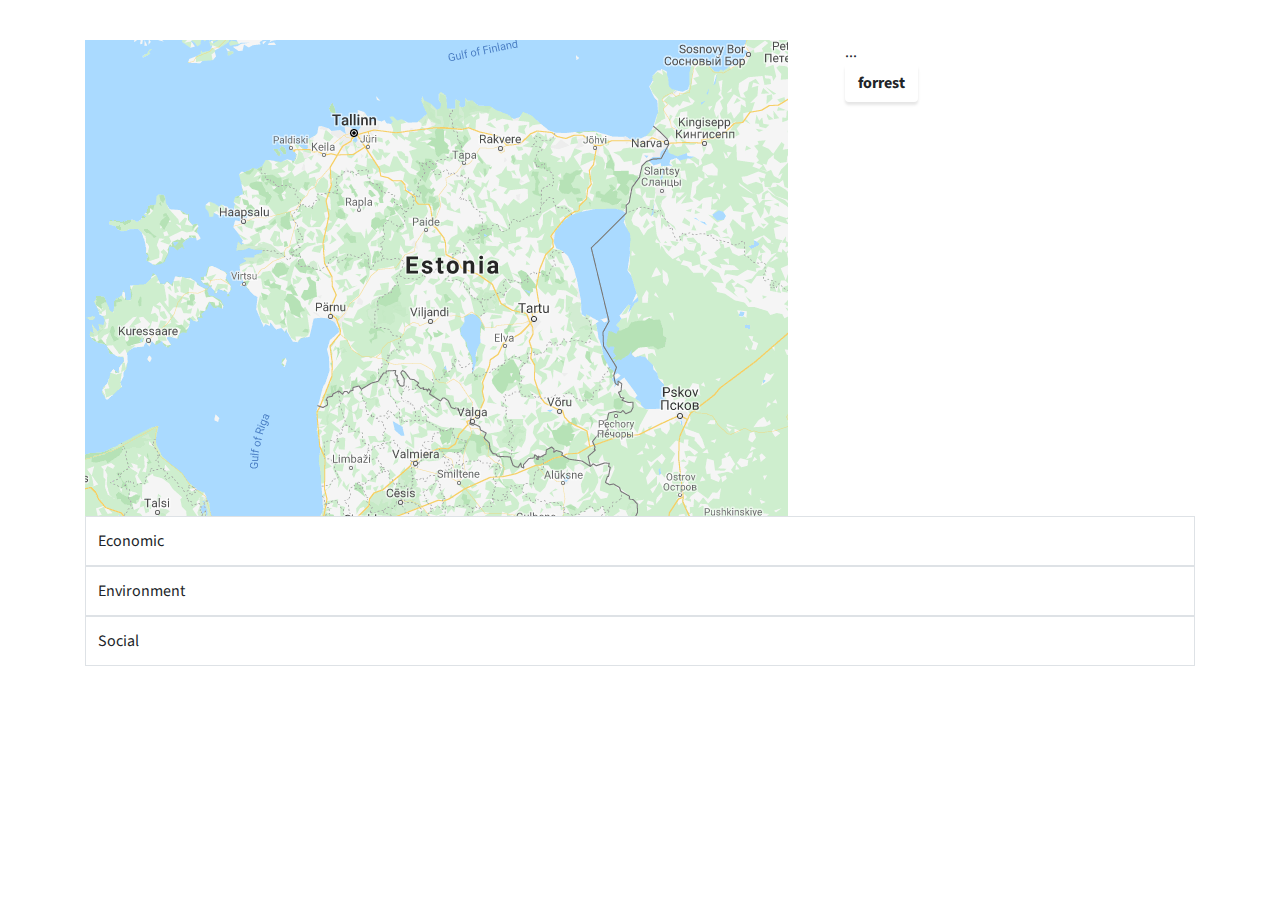
==== startbootstrap-stylish-portfolio-gh-pages/bottom.html @ 85b8e8fd "Merge branch 'master' of https://github.com/durandalsowner/startbootstrap-stylish-portfolio-gh-pages" ====
<!DOCTYPE html>
<html lang="en">

<head>

  <meta charset="utf-8">
  <meta name="viewport" content="width=device-width, initial-scale=1, shrink-to-fit=no">
  <meta name="description" content="">
  <meta name="author" content="">

  <title>Stylish Portfolio - Start Bootstrap Template</title>

  <!-- Bootstrap Core CSS -->
  <link href="vendor/bootstrap/css/bootstrap.min.css" rel="stylesheet">

  <!-- Custom Fonts -->
  <link href="vendor/fontawesome-free/css/all.min.css" rel="stylesheet" type="text/css">
  <link href="https://fonts.googleapis.com/css?family=Source+Sans+Pro:300,400,700,300italic,400italic,700italic" rel="stylesheet" type="text/css">
  <link href="vendor/simple-line-icons/css/simple-line-icons.css" rel="stylesheet">

  <!-- Custom CSS -->
  <link href="css/stylish-portfolio.min.css" rel="stylesheet">

</head>
<style>
.table td, .table th {
border-left: 1px solid #dee2e6;
border-right: 1px solid #dee2e6;

}

.custom_card {
    padding: 10px
}
</style>

<body id="page-top">
    <div style="padding: 20px;"></div>
    <div class="container">
        <div class="row">
            <div class="col-8">
                <img  alt="W3Schools" id="main-img" src="img/ee-map.PNG" class="img-fluid">
            </div>
            <div class="col-4">
                <div id='main-number'>...</div>
                <div class='btn' onclick="test_toggle()">forrest</div>
            </div>
    </div>
    </div>
    <div class="container">
        <table class="table table-hover">
            <tbody>
                <tr data-toggle="collapse" data-target="#accordion1" class="clickable">
                    <td>Economic</td>
                </tr>
                <tr>
                    <td style="padding: 0;">
                        <div id="accordion1" class="collapse custom_card" >Lorem ipsum dolor sit amet, consectetur adipiscing elit, sed do eiusmod tempor incididunt ut labore et dolore magna aliqua. Ut enim ad minim veniam, quis nostrud exercitation ullamco laboris nisi ut aliquip ex ea commodo consequat. Duis aute irure dolor in reprehenderit in voluptate velit esse cillum dolore eu fugiat nulla pariatur. Excepteur sint occaecat cupidatat non proident, sunt in culpa qui officia deserunt mollit anim id est laborum.</div>
                    </td>
                </tr>
                <tr data-toggle="collapse" data-target="#accordion2" class="clickable">
                    <td>Environment</td>
                </tr>
                <tr>
                    <td style="padding: 0;">
                        <div id="accordion2" class="collapse custom_card" >Lorem ipsum dolor sit amet, consectetur adipiscing elit, sed do eiusmod tempor incididunt ut labore et dolore magna aliqua. Ut enim ad minim veniam, quis nostrud exercitation ullamco laboris nisi ut aliquip ex ea commodo consequat. Duis aute irure dolor in reprehenderit in voluptate velit esse cillum dolore eu fugiat nulla pariatur. Excepteur sint occaecat cupidatat non proident, sunt in culpa qui officia deserunt mollit anim id est laborum.</div>
                    </td>
                </tr>
                <tr data-toggle="collapse" data-target="#accordion3" class="clickable">
                    <td>Social</td>
                </tr>
                <tr>
                    <td style="padding: 0;">
                        <div id="accordion3" class="collapse custom_card" >Lorem ipsum dolor sit amet, consectetur adipiscing elit, sed do eiusmod tempor incididunt ut labore et dolore magna aliqua. Ut enim ad minim veniam, quis nostrud exercitation ullamco laboris nisi ut aliquip ex ea commodo consequat. Duis aute irure dolor in reprehenderit in voluptate velit esse cillum dolore eu fugiat nulla pariatur. Excepteur sint occaecat cupidatat non proident, sunt in culpa qui officia deserunt mollit anim id est laborum.</div>
                    </td>
                </tr>
                
            </tbody>
        </table>
    </div>

  <!-- Scroll to Top Button-->
  <a class="scroll-to-top rounded js-scroll-trigger" href="#page-top">
    <i class="fas fa-angle-up"></i>
  </a>

  <!-- Bootstrap core JavaScript -->
  <script src="vendor/jquery/jquery.min.js"></script>
  <script src="vendor/bootstrap/js/bootstrap.bundle.min.js"></script>

  <!-- Plugin JavaScript -->
  <script src="vendor/jquery-easing/jquery.easing.min.js"></script>

  <!-- Custom scripts for this template -->
  <script src="js/stylish-portfolio.min.js"></script>

  <script src="js/my.js"></script>


</body>

</html>
---- startbootstrap-stylish-portfolio-gh-pages/vendor/simple-line-icons/css/simple-line-icons.css ----
@font-face {
  font-family: 'simple-line-icons';
  src: url('../fonts/Simple-Line-Icons.eot?v=2.4.0');
  src: url('../fonts/Simple-Line-Icons.eot?v=2.4.0#iefix') format('embedded-opentype'), url('../fonts/Simple-Line-Icons.woff2?v=2.4.0') format('woff2'), url('../fonts/Simple-Line-Icons.ttf?v=2.4.0') format('truetype'), url('../fonts/Simple-Line-Icons.woff?v=2.4.0') format('woff'), url('../fonts/Simple-Line-Icons.svg?v=2.4.0#simple-line-icons') format('svg');
  font-weight: normal;
  font-style: normal;
}
/*
 Use the following CSS code if you want to have a class per icon.
 Instead of a list of all class selectors, you can use the generic [class*="icon-"] selector, but it's slower:
*/
.icon-user,
.icon-people,
.icon-user-female,
.icon-user-follow,
.icon-user-following,
.icon-user-unfollow,
.icon-login,
.icon-logout,
.icon-emotsmile,
.icon-phone,
.icon-call-end,
.icon-call-in,
.icon-call-out,
.icon-map,
.icon-location-pin,
.icon-direction,
.icon-directions,
.icon-compass,
.icon-layers,
.icon-menu,
.icon-list,
.icon-options-vertical,
.icon-options,
.icon-arrow-down,
.icon-arrow-left,
.icon-arrow-right,
.icon-arrow-up,
.icon-arrow-up-circle,
.icon-arrow-left-circle,
.icon-arrow-right-circle,
.icon-arrow-down-circle,
.icon-check,
.icon-clock,
.icon-plus,
.icon-minus,
.icon-close,
.icon-event,
.icon-exclamation,
.icon-organization,
.icon-trophy,
.icon-screen-smartphone,
.icon-screen-desktop,
.icon-plane,
.icon-notebook,
.icon-mustache,
.icon-mouse,
.icon-magnet,
.icon-energy,
.icon-disc,
.icon-cursor,
.icon-cursor-move,
.icon-crop,
.icon-chemistry,
.icon-speedometer,
.icon-shield,
.icon-screen-tablet,
.icon-magic-wand,
.icon-hourglass,
.icon-graduation,
.icon-ghost,
.icon-game-controller,
.icon-fire,
.icon-eyeglass,
.icon-envelope-open,
.icon-envelope-letter,
.icon-bell,
.icon-badge,
.icon-anchor,
.icon-wallet,
.icon-vector,
.icon-speech,
.icon-puzzle,
.icon-printer,
.icon-present,
.icon-playlist,
.icon-pin,
.icon-picture,
.icon-handbag,
.icon-globe-alt,
.icon-globe,
.icon-folder-alt,
.icon-folder,
.icon-film,
.icon-feed,
.icon-drop,
.icon-drawer,
.icon-docs,
.icon-doc,
.icon-diamond,
.icon-cup,
.icon-calculator,
.icon-bubbles,
.icon-briefcase,
.icon-book-open,
.icon-basket-loaded,
.icon-basket,
.icon-bag,
.icon-action-undo,
.icon-action-redo,
.icon-wrench,
.icon-umbrella,
.icon-trash,
.icon-tag,
.icon-support,
.icon-frame,
.icon-size-fullscreen,
.icon-size-actual,
.icon-shuffle,
.icon-share-alt,
.icon-share,
.icon-rocket,
.icon-question,
.icon-pie-chart,
.icon-pencil,
.icon-note,
.icon-loop,
.icon-home,
.icon-grid,
.icon-graph,
.icon-microphone,
.icon-music-tone-alt,
.icon-music-tone,
.icon-earphones-alt,
.icon-earphones,
.icon-equalizer,
.icon-like,
.icon-dislike,
.icon-control-start,
.icon-control-rewind,
.icon-control-play,
.icon-control-pause,
.icon-control-forward,
.icon-control-end,
.icon-volume-1,
.icon-volume-2,
.icon-volume-off,
.icon-calendar,
.icon-bulb,
.icon-chart,
.icon-ban,
.icon-bubble,
.icon-camrecorder,
.icon-camera,
.icon-cloud-download,
.icon-cloud-upload,
.icon-envelope,
.icon-eye,
.icon-flag,
.icon-heart,
.icon-info,
.icon-key,
.icon-link,
.icon-lock,
.icon-lock-open,
.icon-magnifier,
.icon-magnifier-add,
.icon-magnifier-remove,
.icon-paper-clip,
.icon-paper-plane,
.icon-power,
.icon-refresh,
.icon-reload,
.icon-settings,
.icon-star,
.icon-symbol-female,
.icon-symbol-male,
.icon-target,
.icon-credit-card,
.icon-paypal,
.icon-social-tumblr,
.icon-social-twitter,
.icon-social-facebook,
.icon-social-instagram,
.icon-social-linkedin,
.icon-social-pinterest,
.icon-social-github,
.icon-social-google,
.icon-social-reddit,
.icon-social-skype,
.icon-social-dribbble,
.icon-social-behance,
.icon-social-foursqare,
.icon-social-soundcloud,
.icon-social-spotify,
.icon-social-stumbleupon,
.icon-social-youtube,
.icon-social-dropbox,
.icon-social-vkontakte,
.icon-social-steam {
  font-family: 'simple-line-icons';
  speak: none;
  font-style: normal;
  font-weight: normal;
  font-variant: normal;
  text-transform: none;
  line-height: 1;
  /* Better Font Rendering =========== */
  -webkit-font-smoothing: antialiased;
  -moz-osx-font-smoothing: grayscale;
}
.icon-user:before {
  content: "\e005";
}
.icon-people:before {
  content: "\e001";
}
.icon-user-female:before {
  content: "\e000";
}
.icon-user-follow:before {
  content: "\e002";
}
.icon-user-following:before {
  content: "\e003";
}
.icon-user-unfollow:before {
  content: "\e004";
}
.icon-login:before {
  content: "\e066";
}
.icon-logout:before {
  content: "\e065";
}
.icon-emotsmile:before {
  content: "\e021";
}
.icon-phone:before {
  content: "\e600";
}
.icon-call-end:before {
  content: "\e048";
}
.icon-call-in:before {
  content: "\e047";
}
.icon-call-out:before {
  content: "\e046";
}
.icon-map:before {
  content: "\e033";
}
.icon-location-pin:before {
  content: "\e096";
}
.icon-direction:before {
  content: "\e042";
}
.icon-directions:before {
  content: "\e041";
}
.icon-compass:before {
  content: "\e045";
}
.icon-layers:before {
  content: "\e034";
}
.icon-menu:before {
  content: "\e601";
}
.icon-list:before {
  content: "\e067";
}
.icon-options-vertical:before {
  content: "\e602";
}
.icon-options:before {
  content: "\e603";
}
.icon-arrow-down:before {
  content: "\e604";
}
.icon-arrow-left:before {
  content: "\e605";
}
.icon-arrow-right:before {
  content: "\e606";
}
.icon-arrow-up:before {
  content: "\e607";
}
.icon-arrow-up-circle:before {
  content: "\e078";
}
.icon-arrow-left-circle:before {
  content: "\e07a";
}
.icon-arrow-right-circle:before {
  content: "\e079";
}
.icon-arrow-down-circle:before {
  content: "\e07b";
}
.icon-check:before {
  content: "\e080";
}
.icon-clock:before {
  content: "\e081";
}
.icon-plus:before {
  content: "\e095";
}
.icon-minus:before {
  content: "\e615";
}
.icon-close:before {
  content: "\e082";
}
.icon-event:before {
  content: "\e619";
}
.icon-exclamation:before {
  content: "\e617";
}
.icon-organization:before {
  content: "\e616";
}
.icon-trophy:before {
  content: "\e006";
}
.icon-screen-smartphone:before {
  content: "\e010";
}
.icon-screen-desktop:before {
  content: "\e011";
}
.icon-plane:before {
  content: "\e012";
}
.icon-notebook:before {
  content: "\e013";
}
.icon-mustache:before {
  content: "\e014";
}
.icon-mouse:before {
  content: "\e015";
}
.icon-magnet:before {
  content: "\e016";
}
.icon-energy:before {
  content: "\e020";
}
.icon-disc:before {
  content: "\e022";
}
.icon-cursor:before {
  content: "\e06e";
}
.icon-cursor-move:before {
  content: "\e023";
}
.icon-crop:before {
  content: "\e024";
}
.icon-chemistry:before {
  content: "\e026";
}
.icon-speedometer:before {
  content: "\e007";
}
.icon-shield:before {
  content: "\e00e";
}
.icon-screen-tablet:before {
  content: "\e00f";
}
.icon-magic-wand:before {
  content: "\e017";
}
.icon-hourglass:before {
  content: "\e018";
}
.icon-graduation:before {
  content: "\e019";
}
.icon-ghost:before {
  content: "\e01a";
}
.icon-game-controller:before {
  content: "\e01b";
}
.icon-fire:before {
  content: "\e01c";
}
.icon-eyeglass:before {
  content: "\e01d";
}
.icon-envelope-open:before {
  content: "\e01e";
}
.icon-envelope-letter:before {
  content: "\e01f";
}
.icon-bell:before {
  content: "\e027";
}
.icon-badge:before {
  content: "\e028";
}
.icon-anchor:before {
  content: "\e029";
}
.icon-wallet:before {
  content: "\e02a";
}
.icon-vector:before {
  content: "\e02b";
}
.icon-speech:before {
  content: "\e02c";
}
.icon-puzzle:before {
  content: "\e02d";
}
.icon-printer:before {
  content: "\e02e";
}
.icon-present:before {
  content: "\e02f";
}
.icon-playlist:before {
  content: "\e030";
}
.icon-pin:before {
  content: "\e031";
}
.icon-picture:before {
  content: "\e032";
}
.icon-handbag:before {
  content: "\e035";
}
.icon-globe-alt:before {
  content: "\e036";
}
.icon-globe:before {
  content: "\e037";
}
.icon-folder-alt:before {
  content: "\e039";
}
.icon-folder:before {
  content: "\e089";
}
.icon-film:before {
  content: "\e03a";
}
.icon-feed:before {
  content: "\e03b";
}
.icon-drop:before {
  content: "\e03e";
}
.icon-drawer:before {
  content: "\e03f";
}
.icon-docs:before {
  content: "\e040";
}
.icon-doc:before {
  content: "\e085";
}
.icon-diamond:before {
  content: "\e043";
}
.icon-cup:before {
  content: "\e044";
}
.icon-calculator:before {
  content: "\e049";
}
.icon-bubbles:before {
  content: "\e04a";
}
.icon-briefcase:before {
  content: "\e04b";
}
.icon-book-open:before {
  content: "\e04c";
}
.icon-basket-loaded:before {
  content: "\e04d";
}
.icon-basket:before {
  content: "\e04e";
}
.icon-bag:before {
  content: "\e04f";
}
.icon-action-undo:before {
  content: "\e050";
}
.icon-action-redo:before {
  content: "\e051";
}
.icon-wrench:before {
  content: "\e052";
}
.icon-umbrella:before {
  content: "\e053";
}
.icon-trash:before {
  content: "\e054";
}
.icon-tag:before {
  content: "\e055";
}
.icon-support:before {
  content: "\e056";
}
.icon-frame:before {
  content: "\e038";
}
.icon-size-fullscreen:before {
  content: "\e057";
}
.icon-size-actual:before {
  content: "\e058";
}
.icon-shuffle:before {
  content: "\e059";
}
.icon-share-alt:before {
  content: "\e05a";
}
.icon-share:before {
  content: "\e05b";
}
.icon-rocket:before {
  content: "\e05c";
}
.icon-question:before {
  content: "\e05d";
}
.icon-pie-chart:before {
  content: "\e05e";
}
.icon-pencil:before {
  content: "\e05f";
}
.icon-note:before {
  content: "\e060";
}
.icon-loop:before {
  content: "\e064";
}
.icon-home:before {
  content: "\e069";
}
.icon-grid:before {
  content: "\e06a";
}
.icon-graph:before {
  content: "\e06b";
}
.icon-microphone:before {
  content: "\e063";
}
.icon-music-tone-alt:before {
  content: "\e061";
}
.icon-music-tone:before {
  content: "\e062";
}
.icon-earphones-alt:before {
  content: "\e03c";
}
.icon-earphones:before {
  content: "\e03d";
}
.icon-equalizer:before {
  content: "\e06c";
}
.icon-like:before {
  content: "\e068";
}
.icon-dislike:before {
  content: "\e06d";
}
.icon-control-start:before {
  content: "\e06f";
}
.icon-control-rewind:before {
  content: "\e070";
}
.icon-control-play:before {
  content: "\e071";
}
.icon-control-pause:before {
  content: "\e072";
}
.icon-control-forward:before {
  content: "\e073";
}
.icon-control-end:before {
  content: "\e074";
}
.icon-volume-1:before {
  content: "\e09f";
}
.icon-volume-2:before {
  content: "\e0a0";
}
.icon-volume-off:before {
  content: "\e0a1";
}
.icon-calendar:before {
  content: "\e075";
}
.icon-bulb:before {
  content: "\e076";
}
.icon-chart:before {
  content: "\e077";
}
.icon-ban:before {
  content: "\e07c";
}
.icon-bubble:before {
  content: "\e07d";
}
.icon-camrecorder:before {
  content: "\e07e";
}
.icon-camera:before {
  content: "\e07f";
}
.icon-cloud-download:before {
  content: "\e083";
}
.icon-cloud-upload:before {
  content: "\e084";
}
.icon-envelope:before {
  content: "\e086";
}
.icon-eye:before {
  content: "\e087";
}
.icon-flag:before {
  content: "\e088";
}
.icon-heart:before {
  content: "\e08a";
}
.icon-info:before {
  content: "\e08b";
}
.icon-key:before {
  content: "\e08c";
}
.icon-link:before {
  content: "\e08d";
}
.icon-lock:before {
  content: "\e08e";
}
.icon-lock-open:before {
  content: "\e08f";
}
.icon-magnifier:before {
  content: "\e090";
}
.icon-magnifier-add:before {
  content: "\e091";
}
.icon-magnifier-remove:before {
  content: "\e092";
}
.icon-paper-clip:before {
  content: "\e093";
}
.icon-paper-plane:before {
  content: "\e094";
}
.icon-power:before {
  content: "\e097";
}
.icon-refresh:before {
  content: "\e098";
}
.icon-reload:before {
  content: "\e099";
}
.icon-settings:before {
  content: "\e09a";
}
.icon-star:before {
  content: "\e09b";
}
.icon-symbol-female:before {
  content: "\e09c";
}
.icon-symbol-male:before {
  content: "\e09d";
}
.icon-target:before {
  content: "\e09e";
}
.icon-credit-card:before {
  content: "\e025";
}
.icon-paypal:before {
  content: "\e608";
}
.icon-social-tumblr:before {
  content: "\e00a";
}
.icon-social-twitter:before {
  content: "\e009";
}
.icon-social-facebook:before {
  content: "\e00b";
}
.icon-social-instagram:before {
  content: "\e609";
}
.icon-social-linkedin:before {
  content: "\e60a";
}
.icon-social-pinterest:before {
  content: "\e60b";
}
.icon-social-github:before {
  content: "\e60c";
}
.icon-social-google:before {
  content: "\e60d";
}
.icon-social-reddit:before {
  content: "\e60e";
}
.icon-social-skype:before {
  content: "\e60f";
}
.icon-social-dribbble:before {
  content: "\e00d";
}
.icon-social-behance:before {
  content: "\e610";
}
.icon-social-foursqare:before {
  content: "\e611";
}
.icon-social-soundcloud:before {
  content: "\e612";
}
.icon-social-spotify:before {
  content: "\e613";
}
.icon-social-stumbleupon:before {
  content: "\e614";
}
.icon-social-youtube:before {
  content: "\e008";
}
.icon-social-dropbox:before {
  content: "\e00c";
}
.icon-social-vkontakte:before {
  content: "\e618";
}
.icon-social-steam:before {
  content: "\e620";
}
---- startbootstrap-stylish-portfolio-gh-pages/css/stylish-portfolio.min.css ----
/*!
 * Start Bootstrap - Stylish Portfolio v5.0.7 (https://startbootstrap.com/template-overviews/stylish-portfolio)
 * Copyright 2013-2019 Start Bootstrap
 * Licensed under MIT (https://github.com/BlackrockDigital/startbootstrap-stylish-portfolio/blob/master/LICENSE)
 */body,html{width:100%;height:100%}body{font-family:'Source Sans Pro'}.btn-xl{padding:1.25rem 2.5rem}.content-section{padding-top:7.5rem;padding-bottom:7.5rem}.content-section-heading h2{font-size:3rem}.content-section-heading h3{font-size:1rem;text-transform:uppercase}h1,h2,h3,h4,h5,h6{font-weight:700}.text-faded{color:rgba(255,255,255,.7)}.map{height:30rem}@media (max-width:992px){.map{height:75%}}.map iframe{pointer-events:none}.scroll-to-top{position:fixed;right:15px;bottom:15px;display:none;width:50px;height:50px;text-align:center;color:#fff;background:rgba(52,58,64,.5);line-height:45px}.scroll-to-top:focus,.scroll-to-top:hover{color:#fff}.scroll-to-top:hover{background:#343a40}.scroll-to-top i{font-weight:800}.masthead{min-height:30rem;position:relative;display:table;width:100%;height:auto;padding-top:8rem;padding-bottom:8rem;background:linear-gradient(90deg,rgba(255,255,255,.1) 0,rgba(255,255,255,.1) 100%),url(../img/bg-masthead.jpg);background-position:center center;background-repeat:no-repeat;background-size:cover}.masthead h1{font-size:4rem;margin:0;padding:0}@media (min-width:992px){.masthead{height:100vh}.masthead h1{font-size:5.5rem}}#sidebar-wrapper{position:fixed;z-index:2;right:0;width:250px;height:100%;transition:all .4s ease 0s;transform:translateX(250px);background:#1d809f;border-left:1px solid rgba(255,255,255,.1)}.sidebar-nav{position:absolute;top:0;width:250px;margin:0;padding:0;list-style:none}.sidebar-nav li.sidebar-nav-item a{display:block;text-decoration:none;color:#fff;padding:15px}.sidebar-nav li a:hover{text-decoration:none;color:#fff;background:rgba(255,255,255,.2)}.sidebar-nav li a:active,.sidebar-nav li a:focus{text-decoration:none}.sidebar-nav>.sidebar-brand{font-size:1.2rem;background:rgba(52,58,64,.1);height:80px;line-height:50px;padding-top:15px;padding-bottom:15px;padding-left:15px}.sidebar-nav>.sidebar-brand a{color:#fff}.sidebar-nav>.sidebar-brand a:hover{color:#fff;background:0 0}#sidebar-wrapper.active{right:250px;width:250px;transition:all .4s ease 0s}.menu-toggle{position:fixed;right:15px;top:15px;width:50px;height:50px;text-align:center;color:#fff;background:rgba(52,58,64,.5);line-height:50px;z-index:999}.menu-toggle:focus,.menu-toggle:hover{color:#fff}.menu-toggle:hover{background:#343a40}.service-icon{background-color:#fff;color:#1d809f;height:7rem;width:7rem;display:block;line-height:7.5rem;font-size:2.25rem;box-shadow:0 3px 3px 0 rgba(0,0,0,.1)}.callout{padding:15rem 0;background:linear-gradient(90deg,rgba(255,255,255,.1) 0,rgba(255,255,255,.1) 100%),url(../img/bg-callout.jpg);background-position:center center;background-repeat:no-repeat;background-size:cover}.callout h2{font-size:3.5rem;font-weight:700;display:block;max-width:30rem}.portfolio-item{display:block;position:relative;overflow:hidden;max-width:530px;margin:auto auto 1rem}.portfolio-item .caption{display:flex;height:100%;width:100%;background-color:rgba(33,37,41,.2);position:absolute;top:0;bottom:0;z-index:1}.portfolio-item .caption .caption-content{color:#fff;margin:auto 2rem 2rem}.portfolio-item .caption .caption-content h2{font-size:.8rem;text-transform:uppercase}.portfolio-item .caption .caption-content p{font-weight:300;font-size:1.2rem}@media (min-width:992px){.portfolio-item{max-width:none;margin:0}.portfolio-item .caption{-webkit-transition:-webkit-clip-path .25s ease-out,background-color .7s;-webkit-clip-path:inset(0);clip-path:inset(0)}.portfolio-item .caption .caption-content{transition:opacity .25s;margin-left:5rem;margin-right:5rem;margin-bottom:5rem}.portfolio-item img{-webkit-transition:-webkit-clip-path .25s ease-out;-webkit-clip-path:inset(-1px);clip-path:inset(-1px)}.portfolio-item:hover img{-webkit-clip-path:inset(2rem);clip-path:inset(2rem)}.portfolio-item:hover .caption{background-color:rgba(29,128,159,.9);-webkit-clip-path:inset(2rem);clip-path:inset(2rem)}}footer.footer{padding-top:5rem;padding-bottom:5rem}footer.footer .social-link{display:block;height:4rem;width:4rem;line-height:4.3rem;font-size:1.5rem;background-color:#1d809f;transition:background-color .15s ease-in-out;box-shadow:0 3px 3px 0 rgba(0,0,0,.1)}footer.footer .social-link:hover{background-color:#155d74;text-decoration:none}a{color:#1d809f}a:active,a:focus,a:hover{color:#155d74}.btn-primary{background-color:#1d809f!important;border-color:#1d809f!important;color:#fff!important}.btn-primary:active,.btn-primary:focus,.btn-primary:hover{background-color:#155d74!important;border-color:#155d74!important}.btn-secondary{background-color:#ecb807!important;border-color:#ecb807!important;color:#fff!important}.btn-secondary:active,.btn-secondary:focus,.btn-secondary:hover{background-color:#ba9106!important;border-color:#ba9106!important}.btn-dark{color:#fff!important}.btn{box-shadow:0 3px 3px 0 rgba(0,0,0,.1);font-weight:700}.bg-primary{background-color:#1d809f!important}.text-primary{color:#1d809f!important}.text-secondary{color:#ecb807!important}
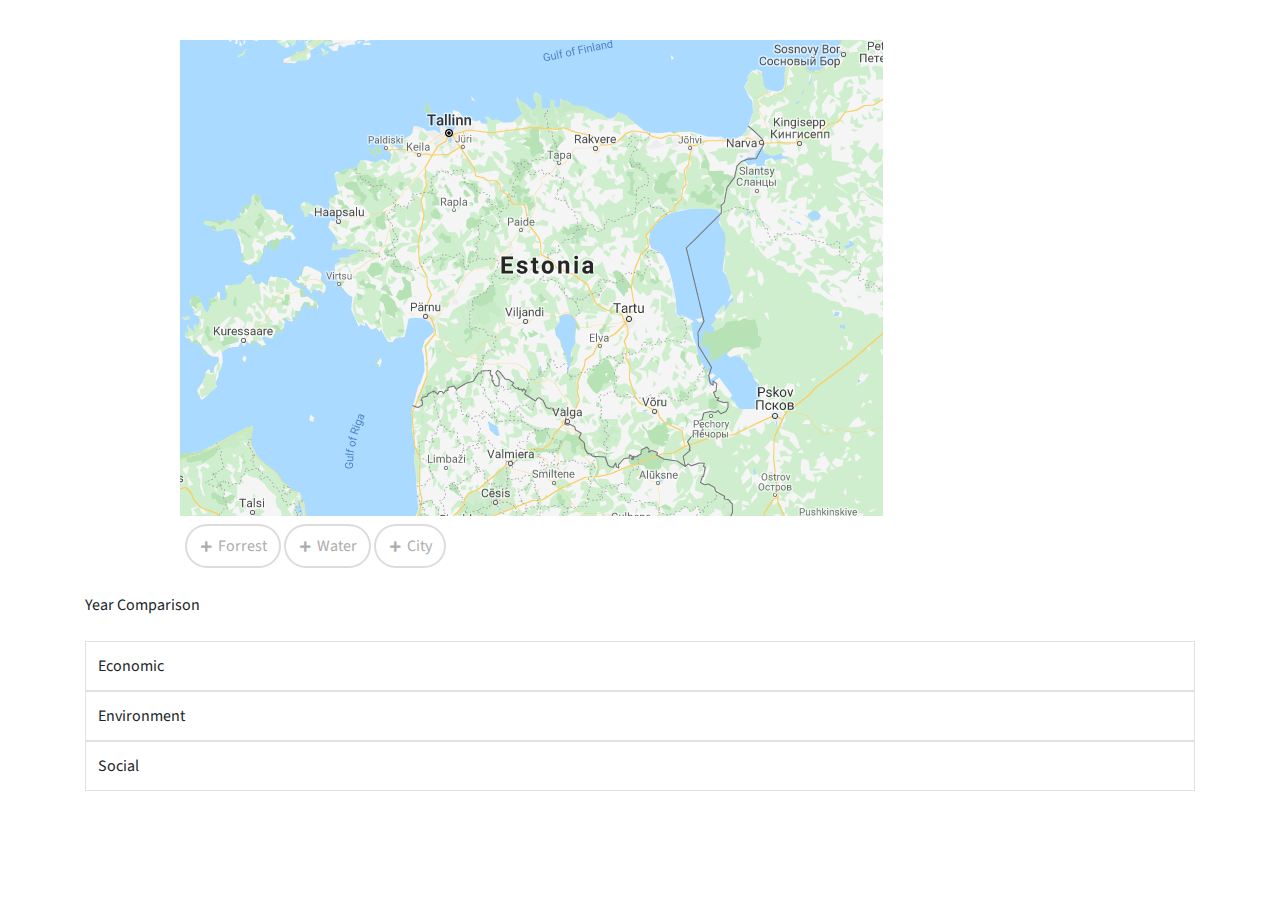
==== commit 1af1ad46: "Commit Change" ====
--- a/startbootstrap-stylish-portfolio-gh-pages/bottom.html
+++ b/startbootstrap-stylish-portfolio-gh-pages/bottom.html
@@ -4,7 +4,7 @@
 <head>
 
   <meta charset="utf-8">
-  <meta name="viewport" content="width=device-width, initial-scale=1, shrink-to-fit=no">
+  <meta name="viewport" content="user-scalable=no, width=device-width, initial-scale=1, maximum-scale=1">
   <meta name="description" content="">
   <meta name="author" content="">
 
@@ -20,6 +20,46 @@
 
   <!-- Custom CSS -->
   <link href="css/stylish-portfolio.min.css" rel="stylesheet">
+  <link href="css/jquery-ui.css" rel="stylesheet">
+  <link href="css/custom.css" rel="stylesheet">
+
+  <!-- Bootstrap core JavaScript -->
+  <script src="vendor/jquery/jquery.min.js"></script>
+  <script src="vendor/bootstrap/js/bootstrap.bundle.min.js"></script>
+
+  <!-- Plugin JavaScript -->
+  <script src="vendor/jquery-easing/jquery.easing.min.js"></script>
+
+  <!-- Custom scripts for this template -->
+  <script src="js/stylish-portfolio.min.js"></script>
+
+  <script src="js/my.js"></script>
+  <script src="js/jquery-ui.js"></script>
+  <script src="js/jquery.ui.touch-punch.min.js"></script>
+    <script src="js/hammer.js"></script>
+
+
+  <!-- jquery ui slider script-->
+  <script>
+
+    $( function() {
+      $( "#slider-range" ).slider({
+        range: true,
+        min: 2010,
+        max: 2017,
+        values: [ 2010, 2017 ],
+        slide: function( event, ui ) {
+          $( "#yearRange" ).val(  ui.values[ 0 ] + " - " + ui.values[ 1 ] );
+          $( "#yearFrom" ).val( ui.values[ 0 ]);
+          $( "#yearTo" ).val(  ui.values[ 1 ]);
+        }
+      });
+      $( "#yearRange" ).val(  + $( "#slider-range" ).slider( "values", 0 ) +
+        " - " + $( "#slider-range" ).slider( "values", 1 ) );
+      $( "#yearFrom" ).val(  + $( "#slider-range" ).slider( "values", 0 )  );
+      $( "#yearTo" ).val(  + $( "#slider-range" ).slider( "values", 1 )  );
+    } );
+    </script>
 
 </head>
 <style>
@@ -38,14 +78,36 @@
     <div style="padding: 20px;"></div>
     <div class="container">
         <div class="row">
-            <div class="col-8">
+          <div class="col-1">
+          </div>
+            <div class="col-10">
                 <img  alt="W3Schools" id="main-img" src="img/ee-map.PNG" class="img-fluid">
             </div>
-            <div class="col-4">
-                <div id='main-number'>...</div>
-                <div class='btn' onclick="test_toggle()">forrest</div>
+            <div class="col-1">
             </div>
     </div>
+            <div class="row">
+              <div class="col-1">
+              </div>
+                <div class="col-11">
+                  <ul class="ks-cboxtags">
+              <li><input type="checkbox" id="chkbox1" value="Forrest"><label for="chkbox1">Forrest</label></li>
+                <li><input type="checkbox" id="chkbox2" value="Water"><label for="chkbox2">Water</label></li>
+                  <li><input type="checkbox" id="chkbox3" value="City"><label for="chkbox3">City</label></li>
+            </ul>
+                </div>
+            </div>
+    </div>
+
+    <div class="container">
+      <p>
+      <label for="yearRange">Year Comparison</label>
+      <input type="text" id="yearRange" readonly style="border:0; color:#f6931f; font-weight:bold;">
+      <input type="text" id="yearFrom" style="display:none;" readonly style="border:0; color:#f6931f; font-weight:bold;">
+      <input type="text" id="yearTo" style="display:none;" readonly style="border:0; color:#f6931f; font-weight:bold;">
+    </p>
+
+    <div id="slider-range"></div>
     </div>
     <div class="container">
         <table class="table table-hover">
@@ -74,7 +136,7 @@
                         <div id="accordion3" class="collapse custom_card" >Lorem ipsum dolor sit amet, consectetur adipiscing elit, sed do eiusmod tempor incididunt ut labore et dolore magna aliqua. Ut enim ad minim veniam, quis nostrud exercitation ullamco laboris nisi ut aliquip ex ea commodo consequat. Duis aute irure dolor in reprehenderit in voluptate velit esse cillum dolore eu fugiat nulla pariatur. Excepteur sint occaecat cupidatat non proident, sunt in culpa qui officia deserunt mollit anim id est laborum.</div>
                     </td>
                 </tr>
-                
+
             </tbody>
         </table>
     </div>
@@ -84,17 +146,6 @@
     <i class="fas fa-angle-up"></i>
   </a>
 
-  <!-- Bootstrap core JavaScript -->
-  <script src="vendor/jquery/jquery.min.js"></script>
-  <script src="vendor/bootstrap/js/bootstrap.bundle.min.js"></script>
-
-  <!-- Plugin JavaScript -->
-  <script src="vendor/jquery-easing/jquery.easing.min.js"></script>
-
-  <!-- Custom scripts for this template -->
-  <script src="js/stylish-portfolio.min.js"></script>
-
-  <script src="js/my.js"></script>
 
 
 </body>
--- a/startbootstrap-stylish-portfolio-gh-pages/css/custom.css
+++ b/startbootstrap-stylish-portfolio-gh-pages/css/custom.css
@@ -0,0 +1,66 @@
+ul.ks-cboxtags {
+    list-style: none;
+    padding: 5px;
+}
+ul.ks-cboxtags li{
+  display: inline;
+}
+ul.ks-cboxtags li label{
+    display: inline-block;
+    background-color: rgba(255, 255, 255, .9);
+    border: 2px solid rgba(139, 139, 139, .3);
+    color: #adadad;
+    border-radius: 25px;
+    white-space: nowrap;
+    margin: 3px 0px;
+    -webkit-touch-callout: none;
+    -webkit-user-select: none;
+    -moz-user-select: none;
+    -ms-user-select: none;
+    user-select: none;
+    -webkit-tap-highlight-color: transparent;
+    transition: all .2s;
+}
+
+ul.ks-cboxtags li label {
+    padding: 8px 12px;
+    cursor: pointer;
+}
+
+ul.ks-cboxtags li label::before {
+    display: inline-block;
+    font-style: normal;
+    font-variant: normal;
+    text-rendering: auto;
+    -webkit-font-smoothing: antialiased;
+    font-family: "Font Awesome 5 Free";
+    font-weight: 900;
+    font-size: 12px;
+    padding: 2px 6px 2px 2px;
+    content: "\f067";
+    transition: transform .3s ease-in-out;
+}
+
+ul.ks-cboxtags li input[type="checkbox"]:checked + label::before {
+    content: "\f00c";
+    transform: rotate(-360deg);
+    transition: transform .3s ease-in-out;
+}
+
+ul.ks-cboxtags li input[type="checkbox"]:checked + label {
+    border: 2px solid #1bdbf8;
+    background-color: #12bbd4;
+    color: #fff;
+    transition: all .2s;
+}
+
+ul.ks-cboxtags li input[type="checkbox"] {
+  display: absolute;
+}
+ul.ks-cboxtags li input[type="checkbox"] {
+  position: absolute;
+  opacity: 0;
+}
+ul.ks-cboxtags li input[type="checkbox"]:focus + label {
+  border: 2px solid #e9a1ff;
+}
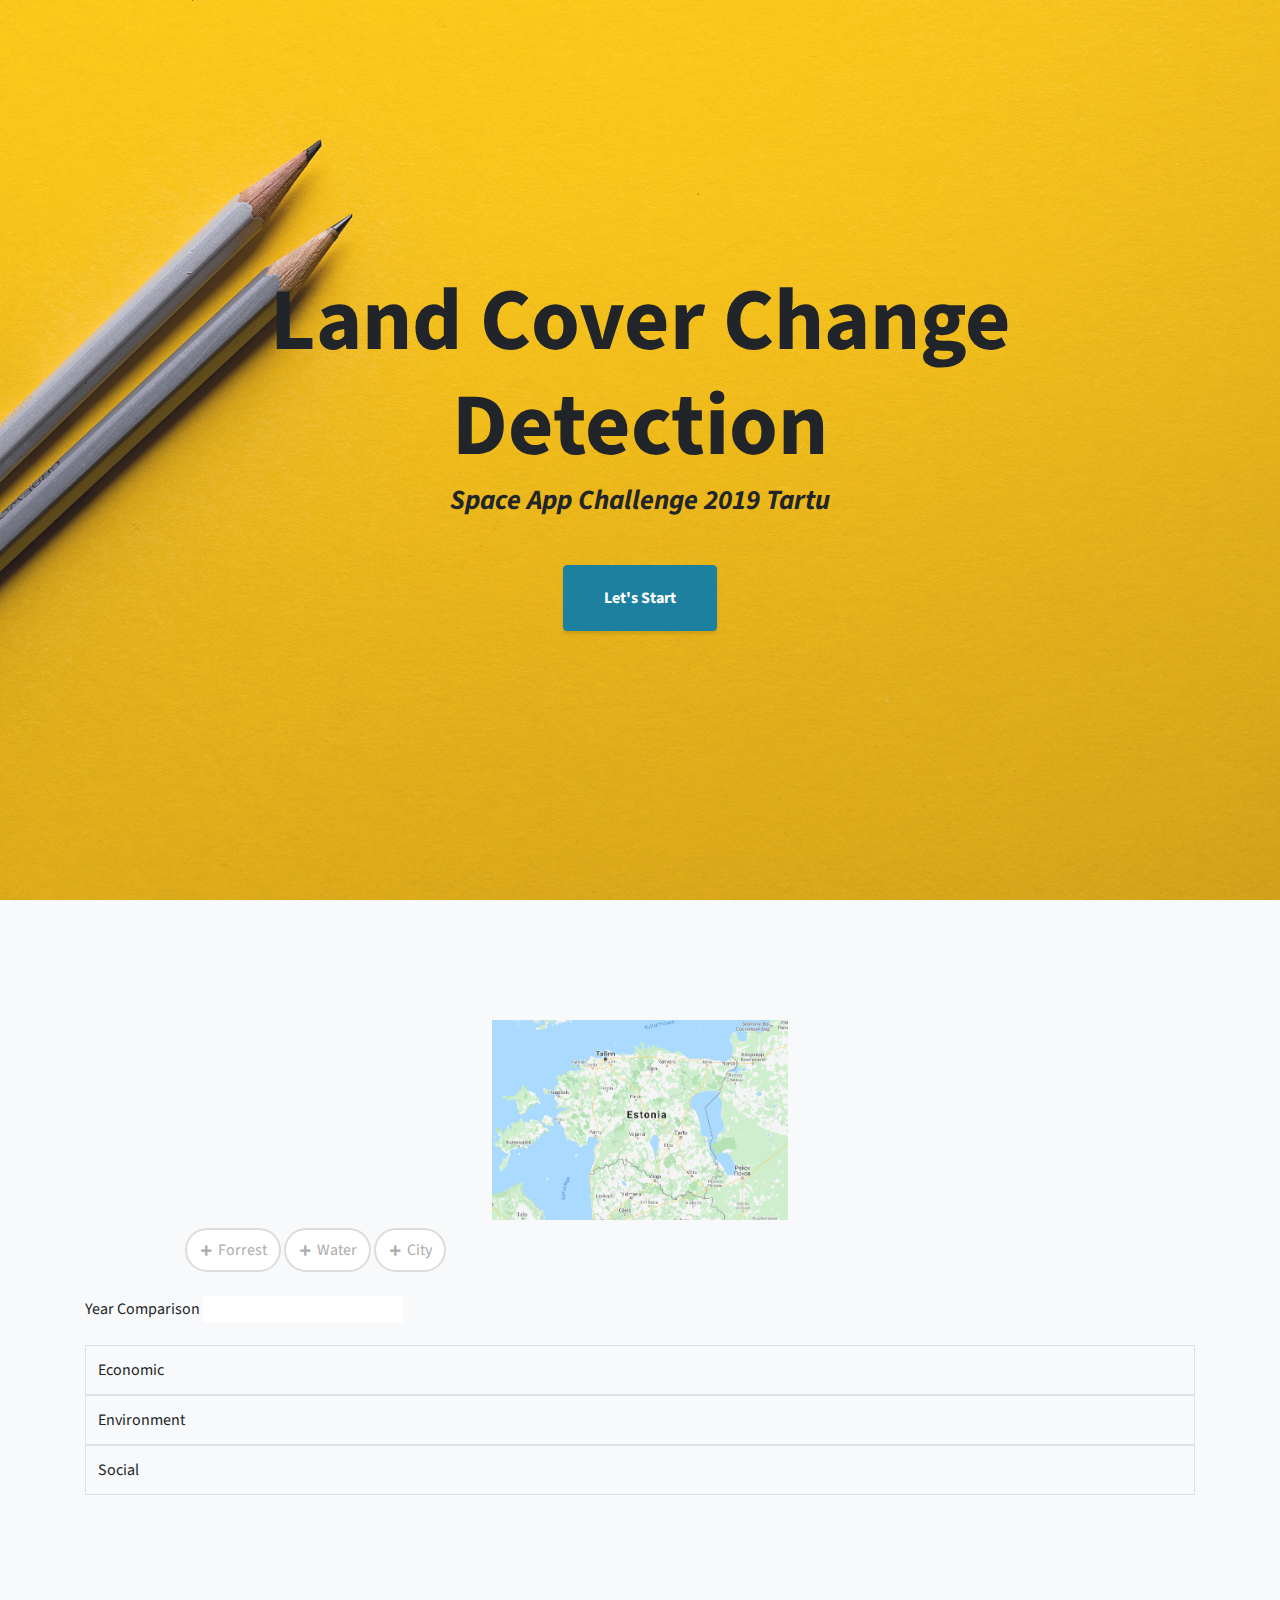
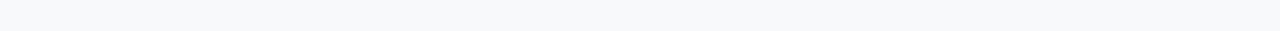
==== commit 1e892e3f: "fix smooth scroll" ====
--- a/startbootstrap-stylish-portfolio-gh-pages/bottom.html
+++ b/startbootstrap-stylish-portfolio-gh-pages/bottom.html
@@ -52,12 +52,14 @@
           $( "#yearRange" ).val(  ui.values[ 0 ] + " - " + ui.values[ 1 ] );
           $( "#yearFrom" ).val( ui.values[ 0 ]);
           $( "#yearTo" ).val(  ui.values[ 1 ]);
+          toggle_year()
         }
       });
       $( "#yearRange" ).val(  + $( "#slider-range" ).slider( "values", 0 ) +
         " - " + $( "#slider-range" ).slider( "values", 1 ) );
       $( "#yearFrom" ).val(  + $( "#slider-range" ).slider( "values", 0 )  );
       $( "#yearTo" ).val(  + $( "#slider-range" ).slider( "values", 1 )  );
+
     } );
     </script>
 
@@ -74,29 +76,39 @@
 }
 </style>
 
-<body id="page-top">
-    <div style="padding: 20px;"></div>
+<body id="page-top" onload="hammer()">
+    <header class="masthead d-flex">
+      <div class="container text-center my-auto">
+        <h1 class="mb-1">Land Cover Change Detection</h1>
+        <h3 class="mb-5">
+          <em>Space App Challenge 2019 Tartu</em>
+        </h3>
+        <a class="btn btn-primary btn-xl js-scroll-trigger" href="#about">Let's Start</a>
+      </div>
+      <div class="overlay"></div>
+    </header>
+    <section class="content-section bg-light" id="about">
     <div class="container">
         <div class="row">
-          <div class="col-1">
-          </div>
-            <div class="col-10">
-                <img  alt="W3Schools" id="main-img" src="img/ee-map.PNG" class="img-fluid">
+            <div class="col-12 text-center" id="imageContainer">
+                <img  alt="W3Schools" id="main-img"  touchstart="getPos(event)" touchend="stopTracking()" onmousemove="getPos(event)" onmouseout="stopTracking()" src="img/ee-map.PNG" >
             </div>
+            </div>
+            <div class="row">
+              <div id="xCo" style="display:none;">0</div>
+              <div id="yCo" style="display:none;">0</div>
+        </div>
+        <div class="row">
             <div class="col-1">
             </div>
-    </div>
-            <div class="row">
-              <div class="col-1">
-              </div>
-                <div class="col-11">
-                  <ul class="ks-cboxtags">
-              <li><input type="checkbox" id="chkbox1" value="Forrest"><label for="chkbox1">Forrest</label></li>
-                <li><input type="checkbox" id="chkbox2" value="Water"><label for="chkbox2">Water</label></li>
-                  <li><input type="checkbox" id="chkbox3" value="City"><label for="chkbox3">City</label></li>
-            </ul>
-                </div>
+            <div class="col-11">
+                <ul class="ks-cboxtags">
+                    <li><input type="checkbox" id="chkbox1" value="Forrest" onclick="toggle_map()"><label for="chkbox1">Forrest</label></li>
+                    <li><input type="checkbox" id="chkbox2" value="Water"><label for="chkbox2">Water</label></li>
+                    <li><input type="checkbox" id="chkbox3" value="City"><label for="chkbox3">City</label></li>
+                </ul>
             </div>
+        </div>
     </div>
 
     <div class="container">
@@ -140,9 +152,10 @@
             </tbody>
         </table>
     </div>
+  </section>
 
   <!-- Scroll to Top Button-->
-  <a class="scroll-to-top rounded js-scroll-trigger" href="#page-top">
+  <a class="scroll-to-top rounded js-scroll-trigger" href="#page-top" style="z-index: 3;">
     <i class="fas fa-angle-up"></i>
   </a>
 
--- a/startbootstrap-stylish-portfolio-gh-pages/css/custom.css
+++ b/startbootstrap-stylish-portfolio-gh-pages/css/custom.css
@@ -64,3 +64,26 @@
 ul.ks-cboxtags li input[type="checkbox"]:focus + label {
   border: 2px solid #e9a1ff;
 }
+
+
+
+#imageContainer
+{
+  width: 300px;
+  height: 200px;
+  overflow: scroll;
+}
+
+#main-img
+{
+  height: 200px;
+}
+
+::-webkit-scrollbar {
+    width: 0px;
+    background: transparent; /* make scrollbar transparent */
+}
+
+html{
+  scroll-behavior: smooth;
+}
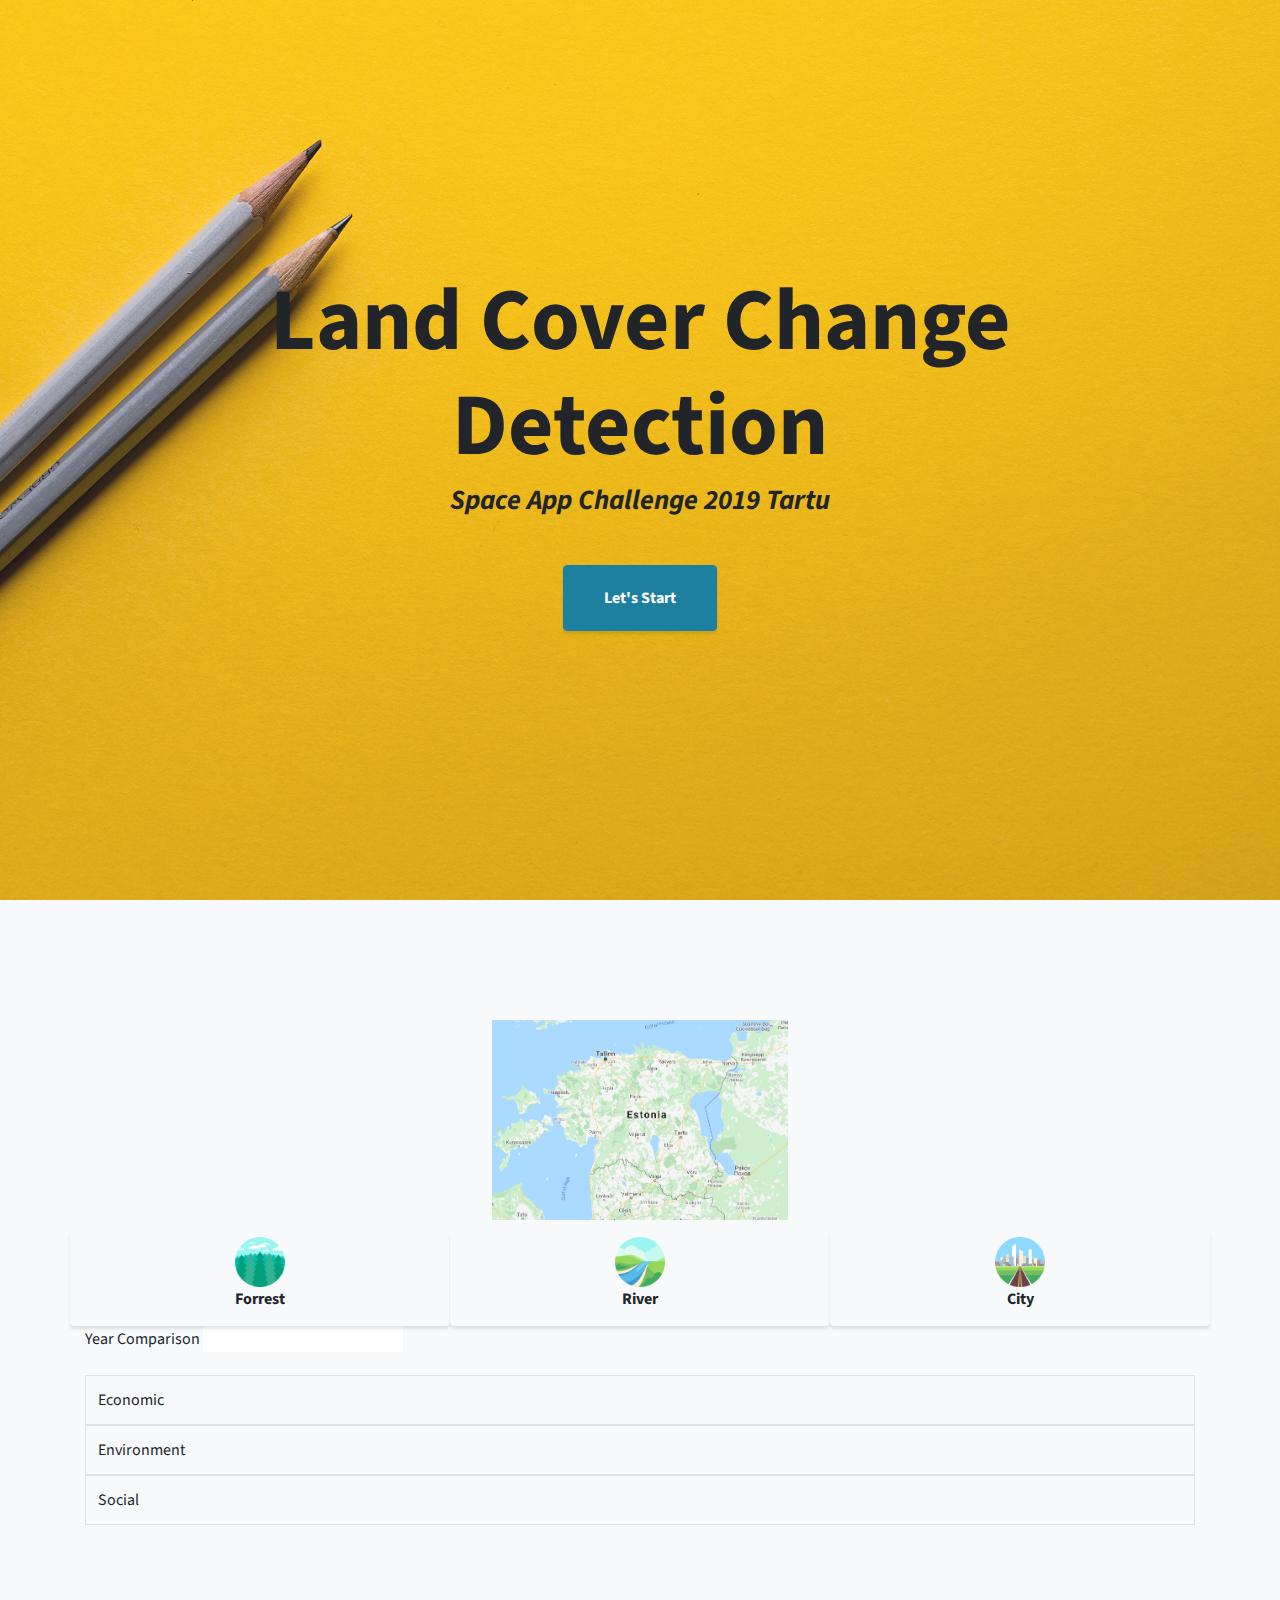
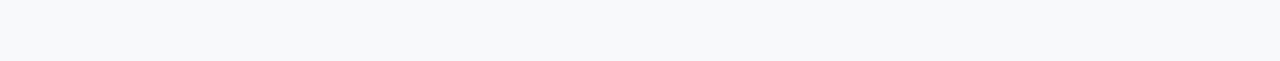
==== commit e987747d: "change button" ====
--- a/startbootstrap-stylish-portfolio-gh-pages/bottom.html
+++ b/startbootstrap-stylish-portfolio-gh-pages/bottom.html
@@ -77,7 +77,7 @@
 </style>
 
 <body id="page-top" onload="hammer()">
-    <header class="masthead d-flex">
+    <header class="masthead d-flex" >
       <div class="container text-center my-auto">
         <h1 class="mb-1">Land Cover Change Detection</h1>
         <h3 class="mb-5">
@@ -98,16 +98,21 @@
               <div id="xCo" style="display:none;">0</div>
               <div id="yCo" style="display:none;">0</div>
         </div>
+        <div class="col" style="padding: 5px;"></div>
         <div class="row">
-            <div class="col-1">
+            <div class="col-4 btn btn-light" onclick="toggle_map(this)">
+                <img src="img/forrest_icon.png" width="50px"/><br/>
+                <label >Forrest</label>        
             </div>
-            <div class="col-11">
-                <ul class="ks-cboxtags">
-                    <li><input type="checkbox" id="chkbox1" value="Forrest" onclick="toggle_map()"><label for="chkbox1">Forrest</label></li>
-                    <li><input type="checkbox" id="chkbox2" value="Water"><label for="chkbox2">Water</label></li>
-                    <li><input type="checkbox" id="chkbox3" value="City"><label for="chkbox3">City</label></li>
-                </ul>
+            <div class="col-4 btn btn-light" onclick="toggle_map(this)">
+                <img src="img/river_icon.png" width="50px" height="50px"/><br/>
+                <label >River</label>        
             </div>
+            <div class="col-4 btn btn-light" onclick="toggle_map(this)">
+                <img src="img/city_icon.png" width="50px"/><br/>
+                <label >City</label>        
+            </div>
+                
         </div>
     </div>
 
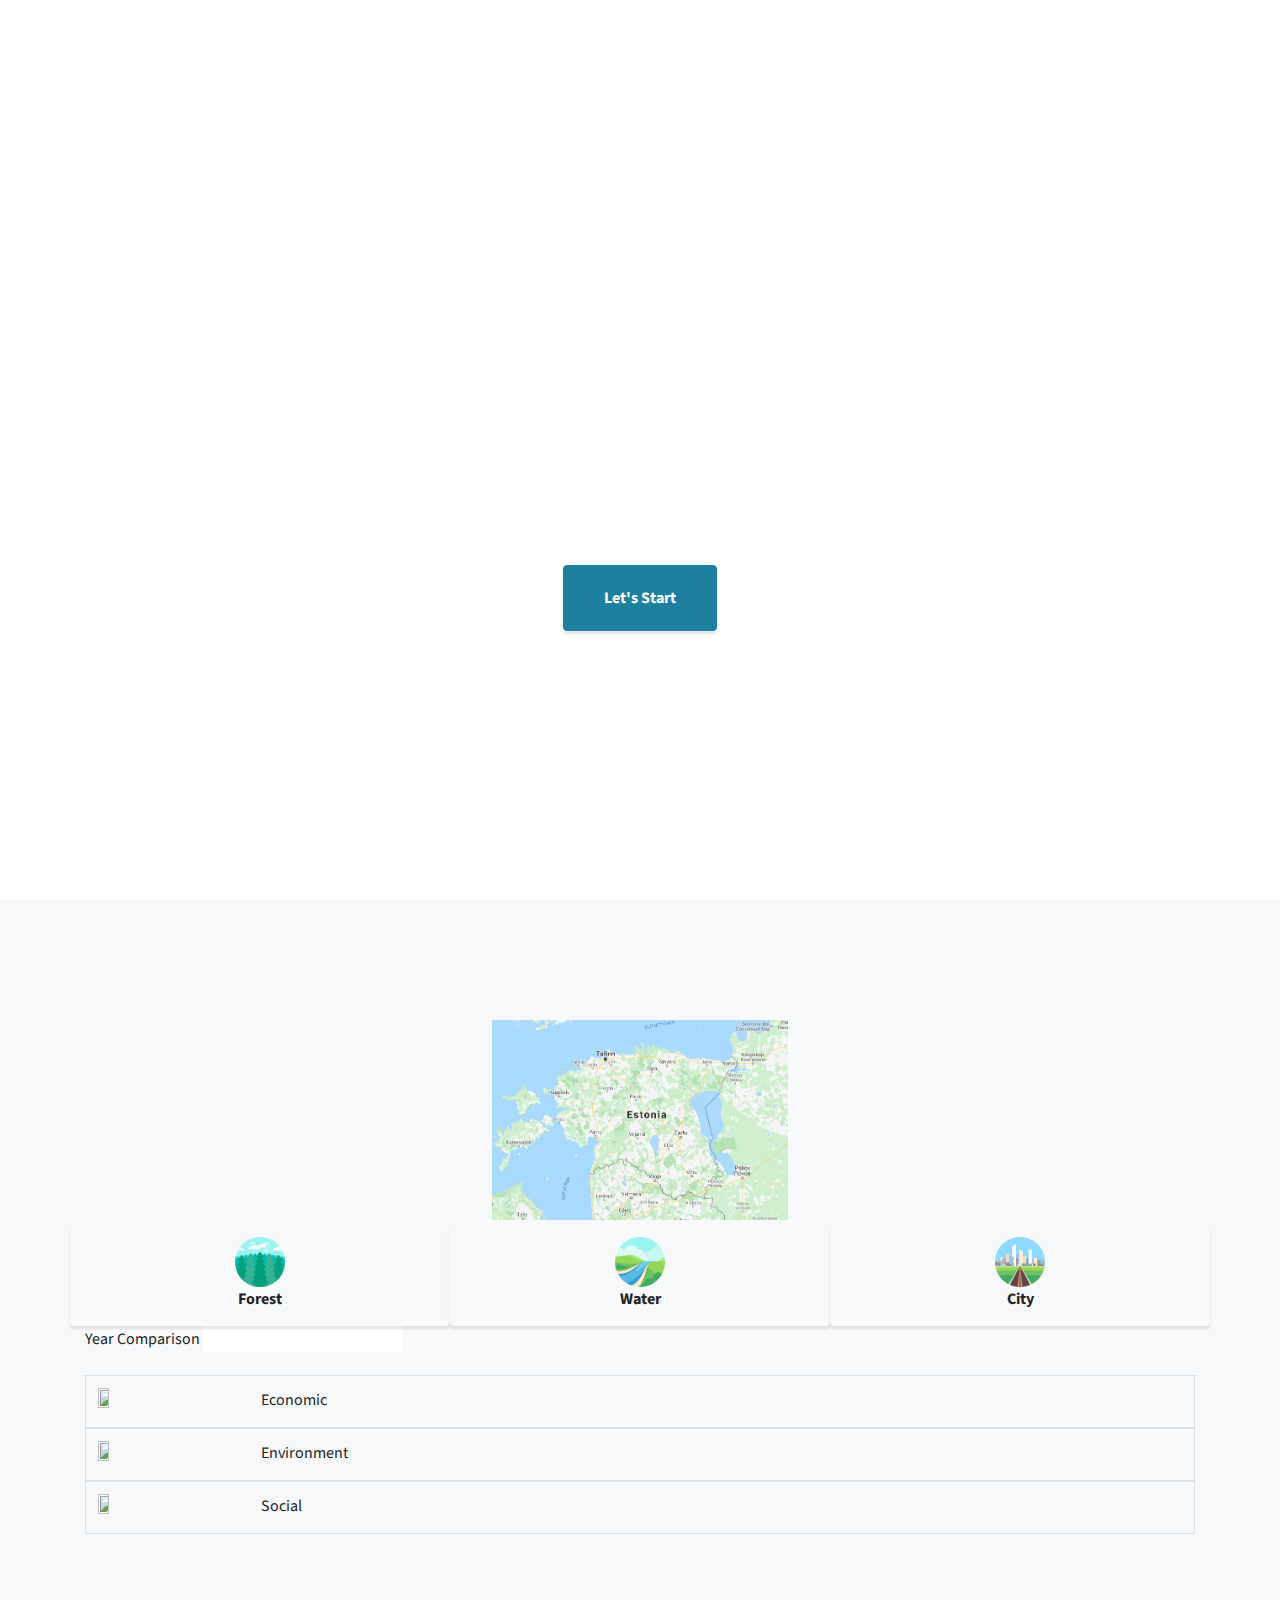
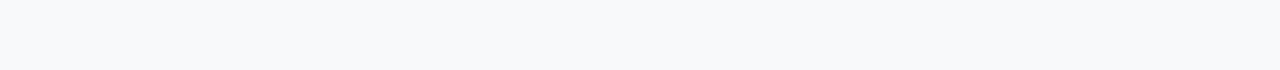
==== commit bb01476b: "push icon" ====
--- a/startbootstrap-stylish-portfolio-gh-pages/bottom.html
+++ b/startbootstrap-stylish-portfolio-gh-pages/bottom.html
@@ -102,17 +102,17 @@
         <div class="row">
             <div class="col-4 btn btn-light" onclick="toggle_map(this)">
                 <img src="img/forrest_icon.png" width="50px"/><br/>
-                <label >Forrest</label>        
+                <label >Forest</label>
             </div>
             <div class="col-4 btn btn-light" onclick="toggle_map(this)">
                 <img src="img/river_icon.png" width="50px" height="50px"/><br/>
-                <label >River</label>        
+                <label >Water</label>
             </div>
             <div class="col-4 btn btn-light" onclick="toggle_map(this)">
                 <img src="img/city_icon.png" width="50px"/><br/>
-                <label >City</label>        
+                <label >City</label>
             </div>
-                
+
         </div>
     </div>
 
@@ -130,23 +130,25 @@
         <table class="table table-hover">
             <tbody>
                 <tr data-toggle="collapse" data-target="#accordion1" class="clickable">
-                    <td>Economic</td>
+                    <td>  <img class="icon" src="img/income.PNG" >Economic</td>
                 </tr>
                 <tr>
                     <td style="padding: 0;">
-                        <div id="accordion1" class="collapse custom_card" >Lorem ipsum dolor sit amet, consectetur adipiscing elit, sed do eiusmod tempor incididunt ut labore et dolore magna aliqua. Ut enim ad minim veniam, quis nostrud exercitation ullamco laboris nisi ut aliquip ex ea commodo consequat. Duis aute irure dolor in reprehenderit in voluptate velit esse cillum dolore eu fugiat nulla pariatur. Excepteur sint occaecat cupidatat non proident, sunt in culpa qui officia deserunt mollit anim id est laborum.</div>
+                        <div id="accordion1" class="collapse custom_card" >
+                          Lorem ipsum dolor sit amet, consectetur adipiscing elit, sed do eiusmod tempor incididunt ut labore et dolore magna aliqua. Ut enim ad minim veniam, quis nostrud exercitation ullamco laboris nisi ut aliquip ex ea commodo consequat. Duis aute irure dolor in reprehenderit in voluptate velit esse cillum dolore eu fugiat nulla pariatur. Excepteur sint occaecat cupidatat non proident, sunt in culpa qui officia deserunt mollit anim id est laborum.</div>
                     </td>
                 </tr>
                 <tr data-toggle="collapse" data-target="#accordion2" class="clickable">
-                    <td>Environment</td>
+                    <td> <img class="icon" src="img/greenEarth.PNG" >Environment</td>
                 </tr>
                 <tr>
                     <td style="padding: 0;">
+
                         <div id="accordion2" class="collapse custom_card" >Lorem ipsum dolor sit amet, consectetur adipiscing elit, sed do eiusmod tempor incididunt ut labore et dolore magna aliqua. Ut enim ad minim veniam, quis nostrud exercitation ullamco laboris nisi ut aliquip ex ea commodo consequat. Duis aute irure dolor in reprehenderit in voluptate velit esse cillum dolore eu fugiat nulla pariatur. Excepteur sint occaecat cupidatat non proident, sunt in culpa qui officia deserunt mollit anim id est laborum.</div>
                     </td>
                 </tr>
                 <tr data-toggle="collapse" data-target="#accordion3" class="clickable">
-                    <td>Social</td>
+                    <td><img class="icon" src="img/meeting.PNG" >Social</td>
                 </tr>
                 <tr>
                     <td style="padding: 0;">
--- a/startbootstrap-stylish-portfolio-gh-pages/css/custom.css
+++ b/startbootstrap-stylish-portfolio-gh-pages/css/custom.css
@@ -87,3 +87,25 @@
 html{
   scroll-behavior: smooth;
 }
+
+header{
+  background-image: url('../img/background.jpg')!important;
+}
+
+.mb-1{
+  color: white
+}
+
+.mb-5{
+  color: white
+}
+
+.masthead{
+  min-height: 50rem!important;
+}
+
+.icon{
+height:8%;
+width:10%;
+margin-right:5%;
+}
